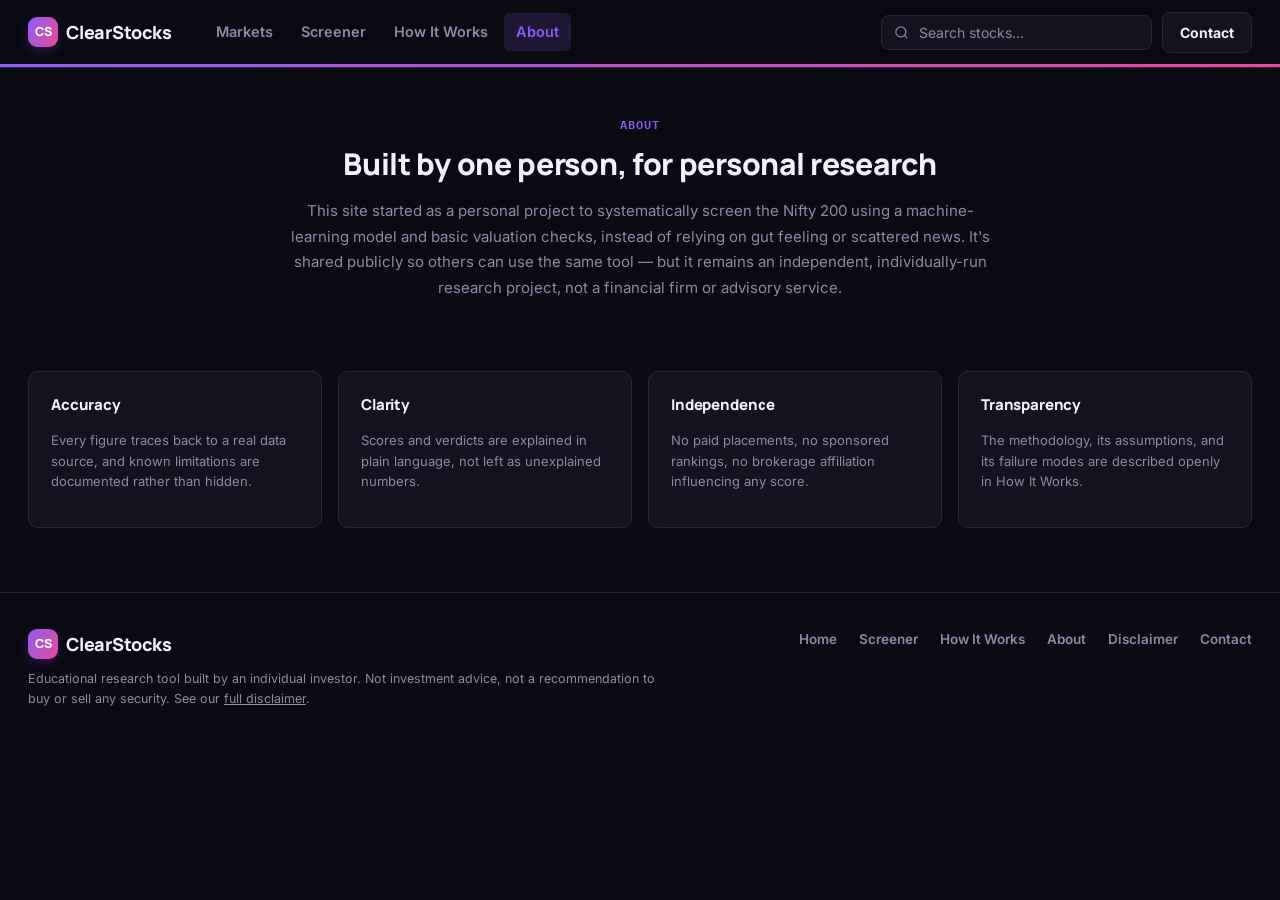
==== about.html @ 3dfa53f1 "Initial commit" ====
<!DOCTYPE html>
<html lang="en">
<head>
<meta charset="UTF-8">
<meta name="viewport" content="width=device-width, initial-scale=1.0">
<title>About — ClearStocks</title>
<link rel="preconnect" href="https://fonts.googleapis.com">
<link href="https://fonts.googleapis.com/css2?family=Inter:wght@400;500;600;700&family=Manrope:wght@700;800&family=IBM+Plex+Mono:wght@500;600&display=swap" rel="stylesheet">
<link rel="stylesheet" href="styles.css">
<style>
  .about-hero{max-width:700px;margin:0 auto;padding:48px 0 20px;text-align:center;}
  .about-hero p{color:var(--text-muted);font-size:15px;margin-top:12px;line-height:1.7;}
  .principles{display:grid;grid-template-columns:repeat(4,1fr);gap:16px;margin:36px 0 56px;}
  @media (max-width:900px){.principles{grid-template-columns:1fr 1fr;}}
  .principle{padding:22px;}
  .principle h4{font-size:15px;margin-bottom:8px;}
  .principle p{font-size:13px;color:var(--text-muted);line-height:1.6;}
</style>
</head>
<body>

<nav class="nav">
  <div class="nav-inner">
    <a class="logo" href="index.html"><span class="mark">CS</span>ClearStocks</a>
    <div class="nav-links">
      <a href="index.html#markets">Markets</a>
      <a href="screener.html">Screener</a>
      <a href="how-it-works.html">How It Works</a>
      <a href="about.html" class="active">About</a>
    </div>
    <div class="nav-right">
      <div class="search-box" style="position:relative;">
        <svg width="15" height="15" viewBox="0 0 24 24" fill="none" stroke="currentColor" stroke-width="2"><circle cx="11" cy="11" r="8"/><path d="m21 21-4.3-4.3"/></svg>
        <input id="global-search" type="text" placeholder="Search stocks...">
        <div id="search-results" class="search-results card" style="display:none;position:absolute;top:130%;right:0;width:280px;max-height:320px;overflow-y:auto;padding:6px;"></div>
      </div>
      <a class="btn" href="contact.html">Contact</a>
    </div>
  </div>
</nav>

<div class="container">
  <div class="about-hero">
    <div class="eyebrow">About</div>
    <h1 style="font-size:30px;margin-top:8px;">Built by one person, for personal research</h1>
    <p>This site started as a personal project to systematically screen the Nifty 200 using a machine-learning model and basic valuation checks, instead of relying on gut feeling or scattered news. It's shared publicly so others can use the same tool — but it remains an independent, individually-run research project, not a financial firm or advisory service.</p>
  </div>

  <div class="principles">
    <div class="card principle"><h4>Accuracy</h4><p>Every figure traces back to a real data source, and known limitations are documented rather than hidden.</p></div>
    <div class="card principle"><h4>Clarity</h4><p>Scores and verdicts are explained in plain language, not left as unexplained numbers.</p></div>
    <div class="card principle"><h4>Independence</h4><p>No paid placements, no sponsored rankings, no brokerage affiliation influencing any score.</p></div>
    <div class="card principle"><h4>Transparency</h4><p>The methodology, its assumptions, and its failure modes are described openly in How It Works.</p></div>
  </div>
</div>

<footer>
  <div class="footer-inner">
    <div>
      <div class="logo" style="margin-bottom:10px;"><span class="mark">CS</span>ClearStocks</div>
      <div class="footer-note">Educational research tool built by an individual investor. Not investment advice, not a recommendation to buy or sell any security. See our <a href="disclaimer.html" style="text-decoration:underline;">full disclaimer</a>.</div>
    </div>
    <div class="footer-links">
      <a href="index.html">Home</a>
      <a href="screener.html">Screener</a>
      <a href="how-it-works.html">How It Works</a>
      <a href="about.html">About</a>
      <a href="disclaimer.html">Disclaimer</a>
      <a href="contact.html">Contact</a>
    </div>
  </div>
</footer>

<script src="app.js"></script>
<script>(async function(){ await loadStockData(); initNav(); document.body.addEventListener("click",e=>{const r=e.target.closest("[data-symbol]"); if(r) window.location.href=`stock.html?symbol=${r.dataset.symbol}`;}); })();</script>
</body>
</html>
---- styles.css ----
:root{
  --bg:#0A0A12;
  --card:#131320;
  --card-2:#1C1C2E;
  --text:#F3F1FA;
  --text-muted:#8D89A6;
  --border:#26263B;
  --green:#22C55E;
  --green-bg:rgba(34,197,94,.14);
  --red:#F43F5E;
  --red-bg:rgba(244,63,94,.14);
  --accent:#8B5CF6;
  --accent-2:#EC4899;
  --accent-bg:rgba(139,92,246,.16);
  --gold:#F59E0B;
  --gold-bg:rgba(245,158,11,.14);
  --violet:#8B5CF6;
  --grad: linear-gradient(120deg, var(--accent), var(--accent-2));
  --ink:#F3F1FA;
}
*{box-sizing:border-box;}
html,body{margin:0;padding:0;}
body{
  background:var(--bg);
  color:var(--text);
  font-family:"Inter", -apple-system, "Segoe UI", sans-serif;
  line-height:1.5;
  -webkit-font-smoothing:antialiased;
}
h1,h2,h3,h4{
  font-family:"Manrope", "Inter", sans-serif;
  font-weight:800;
  margin:0;
  text-wrap:balance;
  letter-spacing:-0.01em;
}
a{color:inherit;text-decoration:none;}
.num{font-family:"IBM Plex Mono", monospace; font-variant-numeric:tabular-nums;}
.container{max-width:1320px;margin:0 auto;padding:0 28px;}

/* ---------- Nav ---------- */
.nav{
  position:sticky;top:0;z-index:50;
  background:rgba(10,10,18,0.82);
  backdrop-filter:blur(10px);
  border-bottom:1px solid var(--border);
}
.nav::after{
  content:"";display:block;height:3px;
  background:var(--grad);
}
.nav-inner{
  max-width:1320px;margin:0 auto;padding:0 28px;
  height:64px;display:flex;align-items:center;gap:32px;
}
.logo{display:flex;align-items:center;gap:8px;font-family:"Manrope",sans-serif;font-weight:800;font-size:18px;white-space:nowrap;}
.logo .mark{
  width:30px;height:30px;border-radius:9px;
  background:var(--grad);
  box-shadow:0 4px 14px -4px rgba(124,58,237,.55);
  display:flex;align-items:center;justify-content:center;color:#fff;font-size:12.5px;font-weight:800;
  letter-spacing:-0.02em;
}
.logo{letter-spacing:-0.01em;}
.nav-links{display:flex;gap:4px;flex:1;}
.nav-links a{
  padding:8px 12px;border-radius:6px;font-size:14.5px;font-weight:600;color:var(--text-muted);
  transition:background .12s, color .12s;
}
.nav-links a:hover{background:var(--card-2);color:var(--text);}
.nav-links a.active{color:var(--accent);background:var(--accent-bg);}
.nav-links a:focus, .nav-links a:focus-visible,
.btn:focus, .btn:focus-visible,
.hero-tags a:focus, .hero-tags a:focus-visible{
  outline:2px solid var(--accent);outline-offset:2px;border-radius:6px;
}
.nav-right{display:flex;align-items:center;gap:10px;}
.search-box{
  display:flex;align-items:center;gap:8px;
  background:var(--card);border:1px solid var(--border);border-radius:8px;
  padding:7px 12px;min-width:220px;
}
.search-box input{
  border:none;outline:none;background:none;font-size:14px;color:var(--text);width:100%;
  font-family:"Inter",sans-serif;
}
.search-box input::placeholder{color:var(--text-muted);}
.search-box svg{flex-shrink:0;color:var(--text-muted);}
.btn{
  padding:9px 17px;border-radius:8px;font-size:14px;font-weight:700;
  border:1px solid var(--border);background:var(--card);cursor:pointer;color:var(--text);
  transition:transform .1s ease, box-shadow .15s ease;
}
.btn:hover{transform:translateY(-1px);}
.btn.primary{
  background:var(--grad);color:#fff;border-color:transparent;
  box-shadow:0 6px 18px -6px rgba(124,58,237,.55);
}
.btn.primary:hover{box-shadow:0 10px 24px -6px rgba(124,58,237,.65);}
.mobile-toggle{display:none;background:none;border:none;cursor:pointer;padding:6px;}

@media (max-width:960px){
  .nav-links{display:none;}
  .search-box{min-width:0;width:150px;}
  .mobile-toggle{display:block;}
}
@media (max-width:600px){
  /* Below 600px there isn't room for the nav search box next to the logo
     and Contact button (found via mobile QA — it was pushing the whole
     page wider than the screen). Every page has its own in-page search
     or filter, so hide the nav one here rather than trying to shrink it
     further. */
  .nav-inner{padding:0 16px;gap:12px;}
  .nav-right .search-box{display:none;}
  .nav-right .btn{padding:8px 12px;font-size:13px;}
}

/* ---------- Chips / pills ---------- */
.pill{
  display:inline-flex;align-items:center;gap:4px;
  padding:3px 9px;border-radius:100px;font-size:12.5px;font-weight:700;
}
.pill.pos{color:var(--green);background:var(--green-bg);}
.pill.neg{color:var(--red);background:var(--red-bg);}
.pill.neutral{color:var(--text-muted);background:var(--card-2);}
.chg{font-weight:700;font-variant-numeric:tabular-nums;}
.chg.pos{color:var(--green);}
.chg.neg{color:var(--red);}

/* ---------- Cards ---------- */
.card{
  background:var(--card);border:1px solid var(--border);border-radius:10px;
  /* min-width:0 lets a card shrink below its content's natural width when
     it sits inside a CSS grid track (grid items default to min-width:auto,
     which otherwise lets a wide table or filter row inside the card force
     the whole grid — and the page — wider than the screen on mobile). */
  min-width:0;
}

/* ---------- Footer ---------- */
footer{border-top:1px solid var(--border);margin-top:64px;}
.footer-inner{
  max-width:1320px;margin:0 auto;padding:36px 28px 44px;
  display:flex;justify-content:space-between;align-items:flex-start;flex-wrap:wrap;gap:24px;
}
.footer-links{display:flex;gap:22px;flex-wrap:wrap;}
.footer-links a{font-size:13.5px;color:var(--text-muted);font-weight:600;}
.footer-links a:hover{color:var(--text);}
.footer-note{font-size:12.5px;color:var(--text-muted);max-width:640px;line-height:1.6;}

/* ---------- Utility ---------- */
.eyebrow{
  font-family:"IBM Plex Mono",monospace;font-size:11.5px;letter-spacing:.08em;
  text-transform:uppercase;color:var(--accent);font-weight:600;
}
.section{padding:48px 0;}
.section-head{display:flex;align-items:baseline;justify-content:space-between;margin-bottom:18px;flex-wrap:wrap;gap:10px;}
table{width:100%;border-collapse:collapse;}
th{
  text-align:left;font-size:11.5px;text-transform:uppercase;letter-spacing:.04em;
  color:var(--text-muted);font-weight:600;padding:10px 14px;border-bottom:1px solid var(--border);
}
td{padding:12px 14px;font-size:14px;border-bottom:1px solid var(--border);}
tr:last-child td{border-bottom:none;}
tbody tr{cursor:pointer;}
tbody tr:hover{background:var(--card-2);}
.sym{font-weight:700;}
.company-name{color:var(--text-muted);font-size:12.5px;}

.sample-banner{
  background:var(--gold-bg);color:var(--gold);border:1px solid rgba(245,158,11,.35);
  border-radius:8px;padding:9px 16px;font-size:12.5px;font-weight:600;
  display:flex;align-items:center;gap:8px;margin-bottom:20px;
}

/* ---------- Info tooltip (plain-language explainers) ---------- */
.info-dot{
  display:inline-flex;align-items:center;justify-content:center;
  width:15px;height:15px;border-radius:50%;background:var(--card-2);color:var(--text-muted);
  font-size:10px;font-weight:700;cursor:help;position:relative;flex-shrink:0;
}
.info-dot:hover{background:var(--accent);color:#fff;}
.info-dot .tip{
  display:none;position:absolute;bottom:130%;left:50%;transform:translateX(-50%);
  width:230px;background:var(--text);color:#fff;border-radius:8px;padding:10px 12px;
  font-size:12px;font-weight:500;line-height:1.5;z-index:60;box-shadow:0 8px 24px rgba(0,0,0,.18);
  text-align:left;
}
.info-dot:hover .tip{display:block;}

/* ---------- Score badge (renamed from "ML Score" -> Insight Score) ---------- */
.score-badge{
  display:inline-flex;align-items:center;gap:6px;padding:4px 10px 4px 4px;border-radius:100px;
  background:var(--card-2);font-weight:700;font-size:13px;
}
.score-badge .dial{
  width:24px;height:24px;border-radius:50%;
  background:conic-gradient(from -90deg, var(--accent) calc(var(--pct,50)*1%), var(--accent-2) calc(var(--pct,50)*1%) calc(var(--pct,50)*1% + 2%), var(--border) 0);
  display:flex;align-items:center;justify-content:center;
}
.score-badge .dial::after{content:"";width:16px;height:16px;border-radius:50%;background:var(--card);}

/* ---------- Chart timeframe tabs ---------- */
.chart-tabs{display:flex;gap:4px;margin-bottom:14px;}
.chart-tabs button{
  padding:6px 12px;border-radius:100px;border:1px solid var(--border);background:var(--card);
  font-size:12.5px;font-weight:600;color:var(--text-muted);cursor:pointer;font-family:"Inter",sans-serif;
}
.chart-tabs button.active{background:var(--grad);border-color:transparent;color:#fff;}

/* ---------- Explain box (plain-language callouts) ---------- */
.explain-box{
  background:var(--accent-bg);border:1px solid #BFE6E0;border-radius:10px;
  padding:14px 16px;font-size:13px;line-height:1.65;color:var(--text);
}
.explain-box b{color:var(--accent);}

.filter-chip{
  display:inline-flex;align-items:center;gap:5px;padding:5px 11px;border-radius:100px;
  border:1px solid var(--border);background:var(--card);font-size:12.5px;font-weight:600;
  color:var(--text-muted);cursor:pointer;
}
.filter-chip.active{background:var(--grad);border-color:transparent;color:#fff;}

/* ---------- Bold utility accents ---------- */
.card{transition:box-shadow .15s ease, transform .1s ease;}
.card:hover{box-shadow:0 10px 28px -14px rgba(124,58,237,.28);}
::selection{background:var(--accent);color:#fff;}
input:focus, select:focus{outline:2px solid var(--accent);outline-offset:1px;}
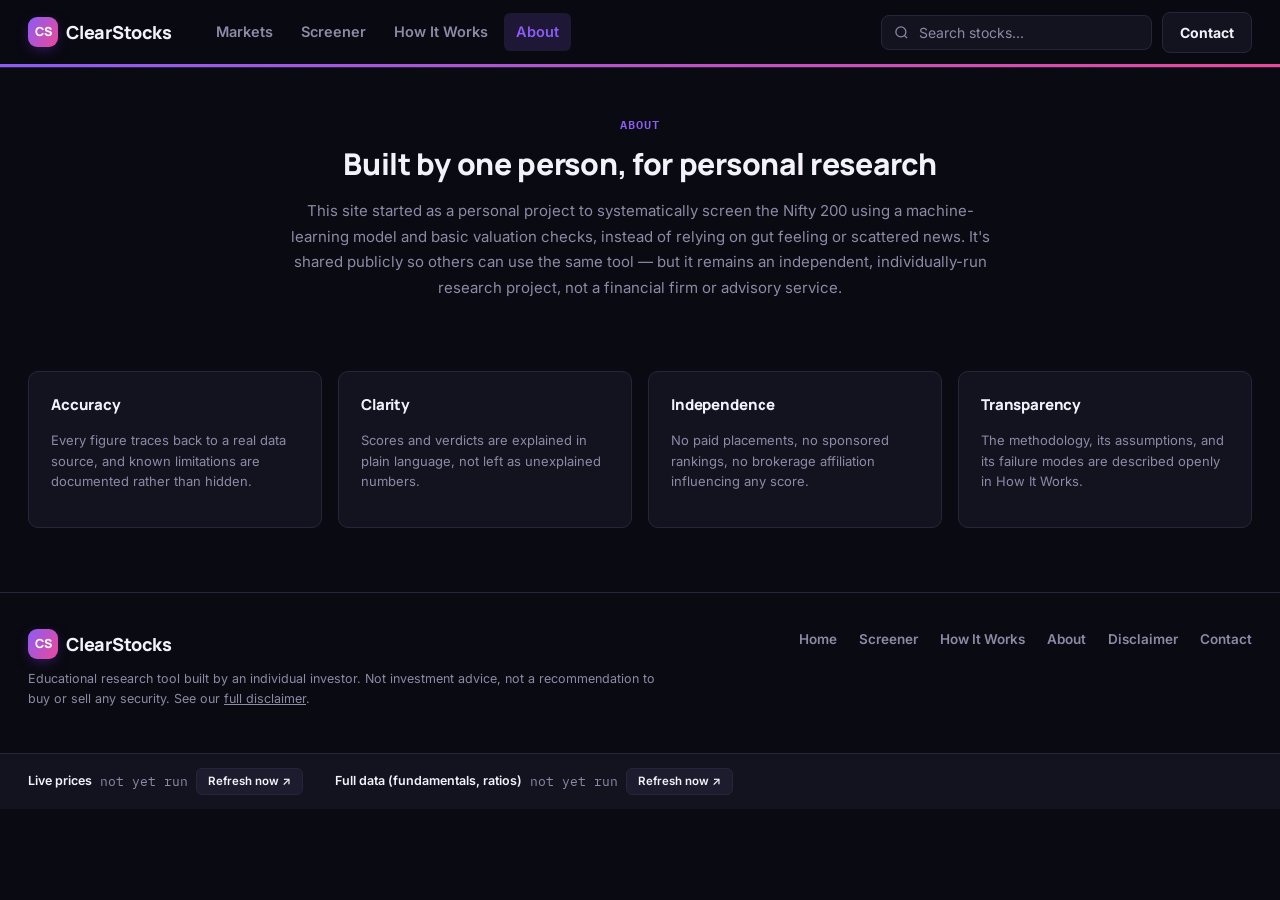
==== commit 6c0a3962: "Add weekly data refresh + on-site refresh buttons" ====
--- a/about.html
+++ b/about.html
@@ -35,8 +35,17 @@
         <div id="search-results" class="search-results card" style="display:none;position:absolute;top:130%;right:0;width:280px;max-height:320px;overflow-y:auto;padding:6px;"></div>
       </div>
       <a class="btn" href="contact.html">Contact</a>
+      <button id="mobile-toggle" class="mobile-toggle" aria-label="Menu">
+        <svg width="22" height="22" viewBox="0 0 24 24" fill="none" stroke="currentColor" stroke-width="2"><line x1="4" y1="7" x2="20" y2="7"/><line x1="4" y1="12" x2="20" y2="12"/><line x1="4" y1="17" x2="20" y2="17"/></svg>
+      </button>
     </div>
   </div>
+  <div id="mobile-nav-panel" class="mobile-nav-panel">
+      <a href="index.html#markets">Markets</a>
+      <a href="screener.html">Screener</a>
+      <a href="how-it-works.html">How It Works</a>
+      <a href="about.html" class="active">About</a>
+      </div>
 </nav>
 
 <div class="container">
@@ -69,6 +78,20 @@
       <a href="contact.html">Contact</a>
     </div>
   </div>
+<div class="data-status-bar">
+  <div class="data-status">
+    <div class="ds-row">
+      <span class="ds-label">Live prices</span>
+      <span class="ds-time" id="ds-price-time">—</span>
+      <a class="ds-btn" href="https://github.com/sp2591996/clearstocks-website/actions/workflows/refresh-prices.yml" target="_blank" rel="noopener">Refresh now ↗</a>
+    </div>
+    <div class="ds-row">
+      <span class="ds-label">Full data (fundamentals, ratios)</span>
+      <span class="ds-time" id="ds-data-time">—</span>
+      <a class="ds-btn" href="https://github.com/sp2591996/clearstocks-website/actions/workflows/refresh-weekly.yml" target="_blank" rel="noopener">Refresh now ↗</a>
+    </div>
+  </div>
+</div>
 </footer>
 
 <script src="app.js"></script>
--- a/styles.css
+++ b/styles.css
@@ -97,12 +97,32 @@
   box-shadow:0 6px 18px -6px rgba(124,58,237,.55);
 }
 .btn.primary:hover{box-shadow:0 10px 24px -6px rgba(124,58,237,.65);}
-.mobile-toggle{display:none;background:none;border:none;cursor:pointer;padding:6px;}
+/* The .mobile-toggle button existed in CSS but no page ever had the actual
+   button element, and nothing opened a menu when nav-links got hidden
+   below 960px — mobile visitors had NO way to reach Screener, How It
+   Works, About, or Contact at all (found via user report: "no clear tabs
+   on mobile"). This adds the real hamburger button + dropdown panel. */
+.mobile-toggle{display:none;background:none;border:none;cursor:pointer;padding:6px;color:var(--text);}
+.mobile-nav-panel{
+  display:none;position:absolute;top:100%;left:0;right:0;
+  background:var(--bg,#0A0A12);border-bottom:1px solid var(--border);
+  box-shadow:0 16px 32px -12px rgba(0,0,0,.6);z-index:100;
+}
+.mobile-nav-panel.open{display:block;}
+.mobile-nav-panel a{
+  display:block;padding:14px 20px;font-size:15px;font-weight:600;color:var(--text-muted);
+  border-bottom:1px solid var(--border);
+}
+.mobile-nav-panel a:last-child{border-bottom:none;}
+.mobile-nav-panel a:hover, .mobile-nav-panel a.active{color:var(--accent);background:var(--accent-bg);}
 
 @media (max-width:960px){
   .nav-links{display:none;}
   .search-box{min-width:0;width:150px;}
   .mobile-toggle{display:block;}
+}
+@media (min-width:961px){
+  .mobile-nav-panel{display:none !important;}
 }
 @media (max-width:600px){
   /* Below 600px there isn't room for the nav search box next to the logo
@@ -119,6 +139,16 @@
 .pill{
   display:inline-flex;align-items:center;gap:4px;
   padding:3px 9px;border-radius:100px;font-size:12.5px;font-weight:700;
+  max-width:100%;white-space:nowrap;overflow:hidden;text-overflow:ellipsis;
+}
+/* Some verdicts are a full sentence (the researched flagship stocks), not a
+   short "Cheap vs peers" tag. A fully-rounded pill (border-radius:100px)
+   turns into a swollen blob once that text wraps to several lines (found
+   via user report) — this variant uses a normal rounded-rectangle shape
+   and allows wrapping, for places that intentionally show the full text. */
+.pill.pill-detail{
+  border-radius:8px;white-space:normal;text-overflow:clip;
+  display:inline-block;line-height:1.4;
 }
 .pill.pos{color:var(--green);background:var(--green-bg);}
 .pill.neg{color:var(--red);background:var(--red-bg);}
@@ -137,6 +167,31 @@
   min-width:0;
 }
 
+/* ---------- Data status bar (in the footer, every page) ----------
+   Two automated jobs keep this site's numbers fresh: a 15-minute live
+   price refresh and a weekly full data refresh. A static GitHub Pages
+   site has no server of its own, so a page button can't safely trigger
+   those jobs directly — doing that would mean shipping a GitHub write
+   token to every visitor's browser, which anyone could then read and
+   abuse. Instead these "Refresh now" links open the job's own GitHub
+   Actions page in a new tab, where clicking "Run workflow" (already
+   signed in as the repo owner) starts it — one extra click, but safe. */
+.data-status-bar{border-top:1px solid var(--border);background:var(--card);}
+.data-status{
+  max-width:1320px;margin:0 auto;padding:14px 28px;
+  display:flex;flex-wrap:wrap;gap:10px 32px;font-size:12.5px;
+}
+.ds-row{display:flex;align-items:center;gap:8px;color:var(--text-muted);}
+.ds-label{font-weight:600;color:var(--text);}
+.ds-time{font-family:"IBM Plex Mono",monospace;}
+.ds-btn{
+  padding:4px 11px;border-radius:6px;border:1px solid var(--border);
+  background:var(--card-2);color:var(--text);font-weight:600;font-size:11.5px;
+  white-space:nowrap;display:inline-flex;align-items:center;gap:4px;
+}
+.ds-btn:hover{border-color:var(--accent);color:var(--accent);}
+@media (max-width:600px){.data-status{padding:14px 16px;flex-direction:column;align-items:flex-start;gap:12px;}}
+
 /* ---------- Footer ---------- */
 footer{border-top:1px solid var(--border);margin-top:64px;}
 .footer-inner{
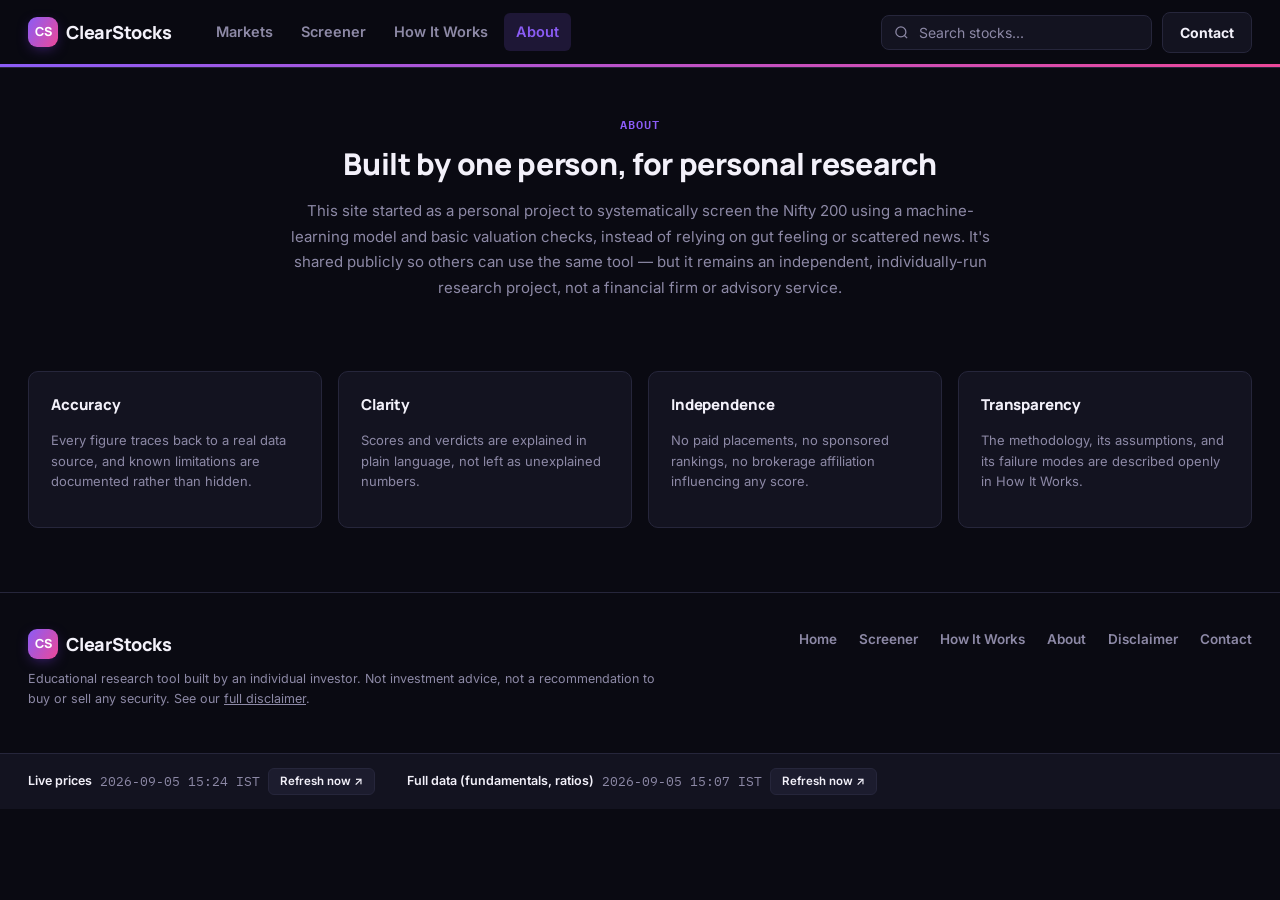
==== commit 5bdbb6da: "Fix stock page links for tickers containing an ampersand" ====
--- a/about.html
+++ b/about.html
@@ -95,6 +95,6 @@
 </footer>
 
 <script src="app.js"></script>
-<script>(async function(){ await loadStockData(); initNav(); document.body.addEventListener("click",e=>{const r=e.target.closest("[data-symbol]"); if(r) window.location.href=`stock.html?symbol=${r.dataset.symbol}`;}); })();</script>
+<script>(async function(){ await loadStockData(); initNav(); document.body.addEventListener("click",e=>{const r=e.target.closest("[data-symbol]"); if(r) window.location.href=`stock.html?symbol=${encodeURIComponent(r.dataset.symbol)}`;}); })();</script>
 </body>
 </html>
